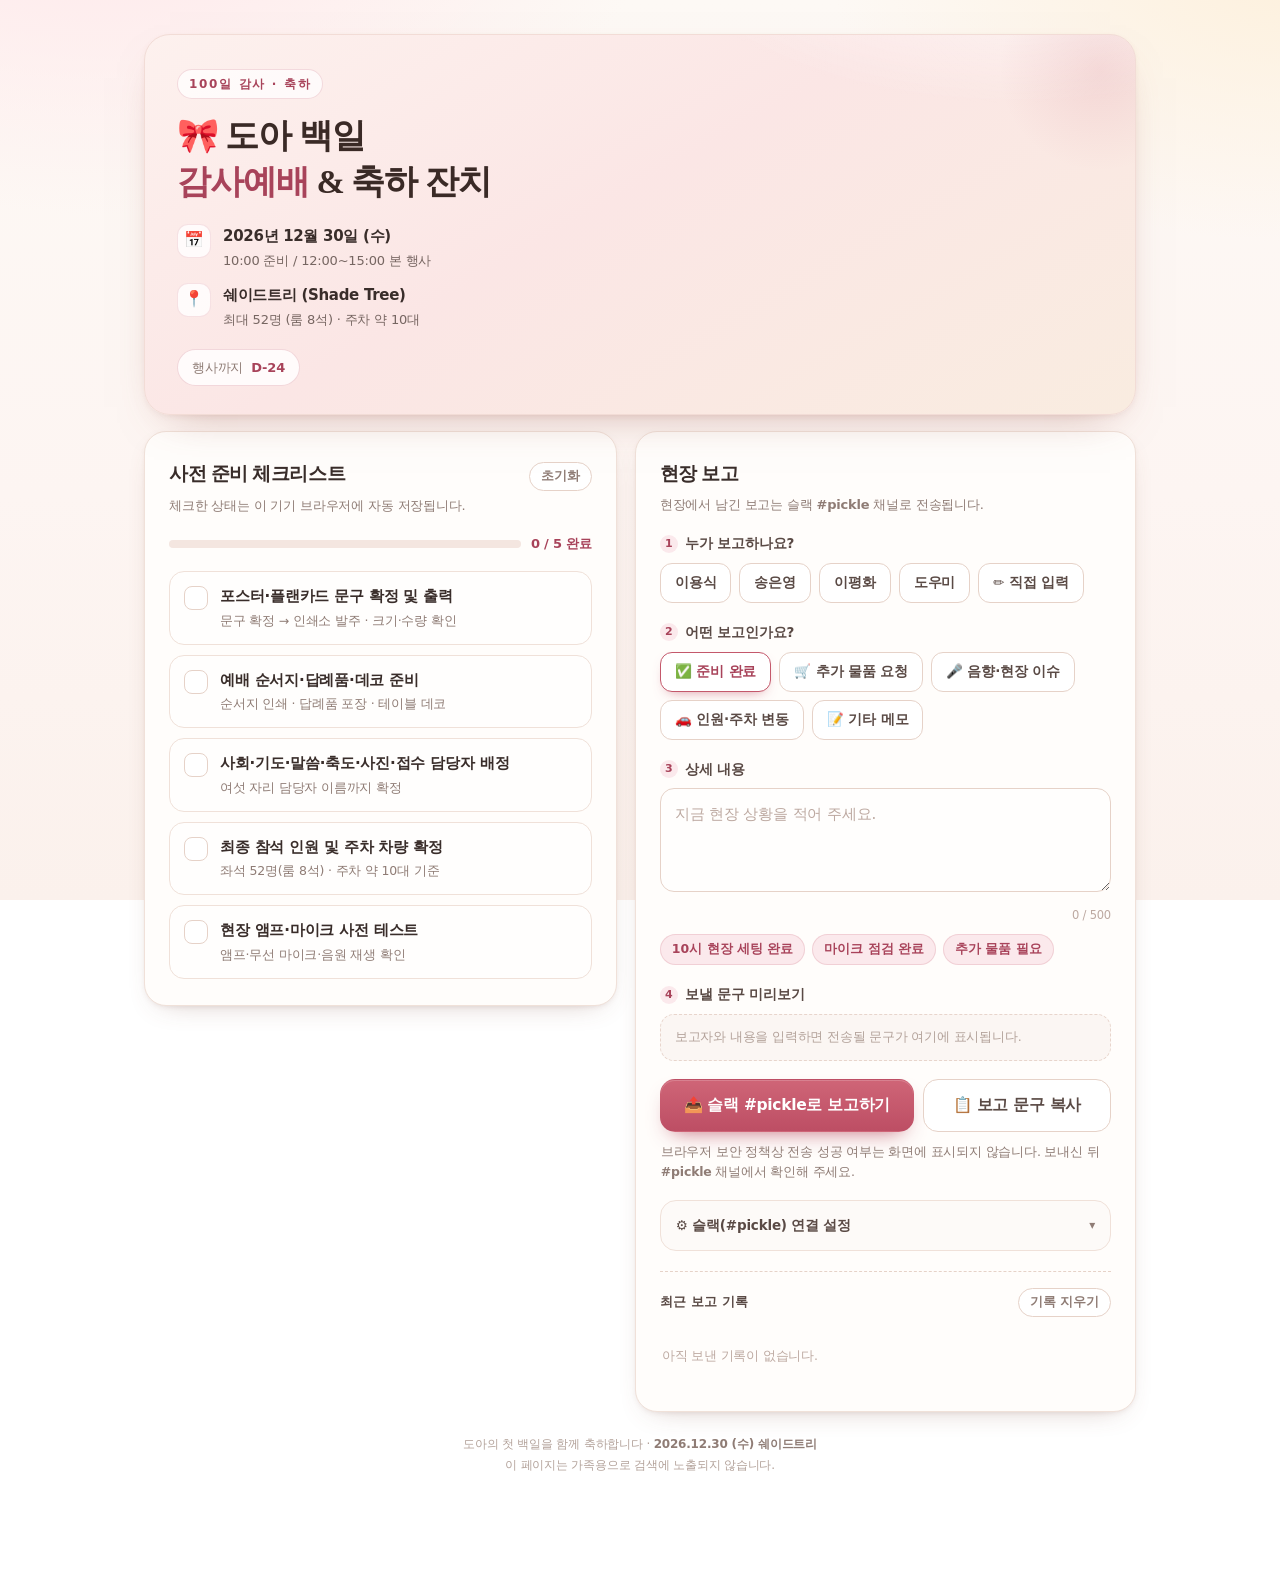
==== doa-100/index.html @ 17e1e82e "도아 백일잔치 준비 체크리스트 & 현장 보고 웹앱 추가 (doa-100)" ====
<!DOCTYPE html>
<html lang="ko">
<head>
<meta charset="utf-8">
<meta name="viewport" content="width=device-width, initial-scale=1, viewport-fit=cover">
<title>🎀 도아 백일 감사예배 &amp; 축하 잔치 · 준비 체크리스트</title>
<meta name="description" content="2026년 12월 30일(수) 쉐이드트리, 도아 백일 감사예배 &amp; 축하 잔치 준비 체크리스트와 현장 보고">
<meta name="theme-color" content="#fdf7f2">
<meta name="robots" content="noindex, nofollow">
<link rel="canonical" href="https://jesuswithme.github.io/ai-with-me/doa-100/">

<meta property="og:type" content="website">
<meta property="og:locale" content="ko_KR">
<meta property="og:site_name" content="도아 백일잔치 준비">
<meta property="og:title" content="🎀 도아 백일 감사예배 &amp; 축하 잔치">
<meta property="og:description" content="2026년 12월 30일(수) · 10:00 준비 / 12:00~15:00 본 행사 · 쉐이드트리 Shade Tree">
<meta property="og:url" content="https://jesuswithme.github.io/ai-with-me/doa-100/">
<meta name="twitter:card" content="summary">

<style>
  :root{
    --bg:#fdf8f4;
    --ink:#392d2a;
    --ink-soft:#5a4a45;
    --muted:#8f7c75;
    --line:#f0e1d9;
    --line-strong:#e6d2c8;
    --card:#fffdfb;
    --rose:#c4586b;
    --rose-deep:#a8435a;
    --rose-soft:#fbe9ec;
    --peach:#f3c3ad;
    --gold:#c39a63;
    --ok:#3c7a5b;
    --warn:#b4712f;
    --shadow:0 10px 30px -18px rgba(120,70,60,.45), 0 2px 6px -3px rgba(120,70,60,.18);
    --serif:'Noto Serif KR','AppleMyungjo','Nanum Myeongjo','Batang','바탕',serif;
    --sans:'Pretendard','Apple SD Gothic Neo','Malgun Gothic','맑은 고딕','Noto Sans KR',system-ui,-apple-system,sans-serif;
  }
  *,*::before,*::after{box-sizing:border-box}
  html{-webkit-text-size-adjust:100%}
  body{
    margin:0;
    color:var(--ink);
    font-family:var(--sans);
    font-size:16px;
    line-height:1.68;
    letter-spacing:-.012em;
    background:
      radial-gradient(900px 520px at 8% -12%, #ffe7ea 0%, rgba(255,231,234,0) 62%),
      radial-gradient(820px 480px at 102% -4%, #fdf0dc 0%, rgba(253,240,220,0) 58%),
      linear-gradient(180deg,#fdf9f5 0%,#fdf5f2 55%,#fbf1ec 100%);
    background-attachment:fixed;
    min-height:100vh;
    -webkit-font-smoothing:antialiased;
  }
  .wrap{max-width:1040px;margin:0 auto;padding:20px 16px 72px}

  /* ── 공통 카드 ── */
  .card{
    background:var(--card);
    border:1px solid var(--line);
    border-radius:22px;
    box-shadow:var(--shadow);
    padding:22px 20px;
  }
  .card + .card{margin-top:16px}
  .card-head{display:flex;align-items:baseline;justify-content:space-between;gap:12px;margin-bottom:4px}
  .card-title{
    font-family:var(--serif);
    font-size:19px;
    font-weight:700;
    letter-spacing:-.02em;
    margin:0;
  }
  .card-sub{margin:2px 0 16px;font-size:13px;color:var(--muted)}

  /* ── 상단 행사 카드 ── */
  .hero{
    position:relative;
    overflow:hidden;
    background:
      radial-gradient(520px 260px at 88% -30%, rgba(255,255,255,.85), transparent 70%),
      linear-gradient(150deg,#fdf1ee 0%,#fbe6e5 46%,#f9ece0 100%);
    border:1px solid #f2dcd6;
    border-radius:26px;
    box-shadow:0 18px 44px -26px rgba(150,80,70,.55), 0 2px 8px -4px rgba(150,80,70,.2);
    padding:26px 22px 22px;
    margin-bottom:16px;
  }
  .hero::after{
    content:"";
    position:absolute;right:-70px;top:-70px;width:210px;height:210px;border-radius:50%;
    background:radial-gradient(circle,rgba(196,88,107,.12),transparent 68%);
    pointer-events:none;
  }
  .eyebrow{
    display:inline-flex;align-items:center;gap:6px;
    font-size:12px;letter-spacing:.14em;text-transform:uppercase;
    color:var(--rose-deep);font-weight:700;
    background:rgba(255,255,255,.72);
    border:1px solid rgba(196,88,107,.2);
    padding:4px 11px;border-radius:999px;
  }
  .hero h1{
    font-family:var(--serif);
    font-size:clamp(23px,5.6vw,32px);
    line-height:1.36;
    letter-spacing:-.03em;
    margin:14px 0 18px;
    color:#3a2a26;
    word-break:keep-all;
  }
  .hero h1 .accent{color:var(--rose-deep)}
  .hero-meta{display:grid;gap:11px}
  .mrow{display:flex;gap:12px;align-items:flex-start}
  .mrow .ico{
    flex:0 0 auto;width:34px;height:34px;border-radius:11px;
    display:grid;place-items:center;font-size:16px;
    background:rgba(255,255,255,.8);
    border:1px solid rgba(196,88,107,.16);
  }
  .mrow b{display:block;font-size:15px;font-weight:700;letter-spacing:-.02em}
  .mrow small{display:block;font-size:13px;color:var(--ink-soft);opacity:.82;margin-top:1px}
  .dday{
    display:inline-flex;align-items:center;gap:8px;
    margin-top:18px;padding:7px 14px;border-radius:999px;
    background:rgba(255,255,255,.82);
    border:1px solid rgba(196,88,107,.22);
    font-size:13px;font-weight:700;color:var(--rose-deep);
  }
  .dday span.dim{font-weight:500;color:var(--muted)}

  /* ── 레이아웃 ── */
  .grid{display:grid;gap:16px}

  /* ── 체크리스트 ── */
  .progress-line{display:flex;align-items:center;gap:10px;margin:0 0 16px}
  .bar{flex:1;height:8px;border-radius:99px;background:#f4e6e0;overflow:hidden}
  .bar > i{display:block;height:100%;width:0%;border-radius:99px;
    background:linear-gradient(90deg,#e7a3a4,#c4586b);transition:width .35s ease}
  .progress-num{font-size:13px;font-weight:700;color:var(--rose-deep);white-space:nowrap;font-variant-numeric:tabular-nums}

  .checklist{list-style:none;margin:0;padding:0;display:grid;gap:10px}
  .check{
    display:flex;gap:12px;align-items:flex-start;
    padding:13px 14px;border-radius:15px;
    border:1px solid var(--line);background:#fffefd;
    transition:background .2s ease,border-color .2s ease,transform .12s ease;
  }
  .check:active{transform:scale(.995)}
  .check input{position:absolute;opacity:0;width:0;height:0}
  .box{
    flex:0 0 auto;width:24px;height:24px;border-radius:8px;
    border:1.6px solid var(--line-strong);background:#fff;
    display:grid;place-items:center;margin-top:1px;
    transition:all .18s ease;
  }
  .box svg{width:14px;height:14px;stroke:#fff;stroke-width:3;fill:none;stroke-linecap:round;stroke-linejoin:round;
    opacity:0;transform:scale(.6);transition:all .18s ease}
  .check-text{flex:1;min-width:0}
  .check-text b{display:block;font-size:15px;font-weight:600;line-height:1.5;word-break:keep-all}
  .check-text small{display:block;font-size:12.5px;color:var(--muted);margin-top:2px;word-break:keep-all}
  .check input:checked + .box{background:var(--rose);border-color:var(--rose)}
  .check input:checked + .box svg{opacity:1;transform:scale(1)}
  .check input:checked ~ .check-text b{color:var(--muted);text-decoration:line-through;text-decoration-thickness:1.4px;text-decoration-color:rgba(196,88,107,.5)}
  .check input:focus-visible + .box{outline:2px solid rgba(196,88,107,.45);outline-offset:3px}
  .check.done{background:#fdf7f6;border-color:#f3dcd8}

  .all-done{
    margin-top:14px;padding:12px 14px;border-radius:14px;
    background:#f2f7f3;border:1px solid #d5e7da;color:#2f6b4c;
    font-size:13.5px;font-weight:600;display:none;
  }
  .all-done.show{display:block}

  .tiny-btn{
    appearance:none;border:1px solid var(--line-strong);background:#fff;color:var(--muted);
    font-family:inherit;font-size:12.5px;font-weight:600;
    padding:5px 11px;border-radius:999px;cursor:pointer;
    transition:all .16s ease;
  }
  .tiny-btn:hover{color:var(--rose-deep);border-color:#e5c3c8;background:#fffaf9}
  .tiny-btn:active{transform:translateY(1px)}

  /* ── 보고 폼 ── */
  .field{margin-bottom:18px}
  .field:last-child{margin-bottom:0}
  .label{
    display:flex;align-items:center;gap:7px;
    font-size:13.5px;font-weight:700;color:var(--ink-soft);
    margin-bottom:8px;letter-spacing:-.01em;
  }
  .label .num{
    display:inline-grid;place-items:center;width:18px;height:18px;border-radius:50%;
    background:var(--rose-soft);color:var(--rose-deep);font-size:11px;font-weight:800;
  }
  .chips{display:flex;flex-wrap:wrap;gap:8px}
  .chip{
    appearance:none;cursor:pointer;font-family:inherit;
    font-size:13.5px;font-weight:600;letter-spacing:-.01em;
    padding:9px 14px;border-radius:12px;
    border:1px solid var(--line-strong);background:#fff;color:var(--ink-soft);
    transition:all .16s ease;min-height:40px;
  }
  .chip:hover{border-color:#dcbfc4;background:#fffbfa}
  .chip:active{transform:translateY(1px)}
  .chip[aria-pressed="true"]{
    background:var(--rose);border-color:var(--rose);color:#fff;
    box-shadow:0 6px 14px -8px rgba(196,88,107,.8);
  }
  .chip.type[aria-pressed="true"]{background:#fff;color:var(--rose-deep);border-color:var(--rose);}
  .chip.type[aria-pressed="true"]::after{content:"";}

  .quick{display:flex;flex-wrap:wrap;gap:7px;margin-top:9px}
  .quick button{
    appearance:none;cursor:pointer;font-family:inherit;
    font-size:12.5px;font-weight:600;color:var(--rose-deep);
    background:var(--rose-soft);border:1px solid rgba(196,88,107,.18);
    padding:6px 11px;border-radius:999px;transition:all .16s ease;
  }
  .quick button:hover{background:#f9dee2;border-color:rgba(196,88,107,.3)}
  .quick button:active{transform:translateY(1px)}

  textarea,input[type="text"],input[type="password"]{
    width:100%;font-family:inherit;font-size:15px;color:var(--ink);
    background:#fffefd;border:1px solid var(--line-strong);border-radius:14px;
    padding:13px 14px;line-height:1.6;letter-spacing:-.01em;
    -webkit-appearance:none;appearance:none;
    transition:border-color .16s ease,box-shadow .16s ease;
  }
  textarea{min-height:104px;resize:vertical}
  textarea::placeholder,input::placeholder{color:#bda9a1}
  textarea:focus,input:focus{outline:none;border-color:#dca6ae;box-shadow:0 0 0 3.5px rgba(196,88,107,.11);}
  .counter{text-align:right;font-size:11.5px;color:#bda9a1;margin-top:5px;font-variant-numeric:tabular-nums}

  .preview{
    margin-top:2px;padding:12px 14px;border-radius:14px;
    background:#fbf6f3;border:1px dashed #e8d5cc;
    font-size:12.5px;line-height:1.66;color:var(--ink-soft);
    white-space:pre-wrap;word-break:break-word;
  }
  .preview .ph{color:#b3a29a}

  .actions{display:grid;gap:9px;grid-template-columns:1fr}
  .btn{
    appearance:none;font-family:inherit;cursor:pointer;
    display:flex;align-items:center;justify-content:center;gap:8px;
    font-size:15.5px;font-weight:700;letter-spacing:-.02em;
    padding:15px 18px;border-radius:15px;border:1px solid transparent;
    transition:all .16s ease;
  }
  .btn.primary{
    background:linear-gradient(180deg,#cf6577,#bd4e64);
    color:#fff;
    box-shadow:0 10px 22px -12px rgba(180,70,90,.9), inset 0 1px 0 rgba(255,255,255,.18);
  }
  .btn.primary:hover{filter:brightness(1.04)}
  .btn.primary:active{transform:translateY(1px);box-shadow:0 5px 14px -10px rgba(180,70,90,.9)}
  .btn.primary[disabled]{opacity:.62;cursor:progress}
  .btn.ghost{background:#fff;border-color:var(--line-strong);color:var(--ink-soft)}
  .btn.ghost:hover{border-color:#dcbfc4;background:#fffbfa}
  .btn.ghost:active{transform:translateY(1px)}
  .btn.sm{font-size:13.5px;padding:11px 14px;border-radius:12px}

  .hint{font-size:12.5px;color:var(--muted);margin:10px 1px 0;line-height:1.6;word-break:keep-all}

  /* ── 설정 패널 ── */
  details.settings{
    margin-top:18px;border:1px solid var(--line);border-radius:16px;
    background:#fdfaf8;overflow:hidden;
  }
  details.settings > summary{
    cursor:pointer;list-style:none;
    padding:13px 15px;font-size:13.5px;font-weight:700;color:var(--ink-soft);
    display:flex;align-items:center;justify-content:space-between;gap:10px;
    user-select:none;
  }
  details.settings > summary::-webkit-details-marker{display:none}
  details.settings > summary::after{
    content:"▾";font-size:12px;color:var(--muted);transition:transform .2s ease;
  }
  details.settings[open] > summary::after{transform:rotate(180deg)}
  details.settings[open] > summary{border-bottom:1px solid var(--line)}
  .settings-body{padding:15px}
  .settings-body .row{display:flex;gap:8px;margin-top:9px}
  .settings-body .row .btn{flex:1}
  .wh-state{display:flex;align-items:center;gap:6px;font-size:12.5px;color:var(--muted);margin-top:9px}
  .dot{width:7px;height:7px;border-radius:50%;background:#d9c7c0;display:inline-block}
  .dot.on{background:var(--ok);box-shadow:0 0 0 3px rgba(60,122,91,.14)}
  .wh-state.on{color:var(--ok);font-weight:600}

  /* ── 전송 기록 ── */
  .history{margin-top:20px;border-top:1px dashed var(--line-strong);padding-top:16px}
  .history-head{display:flex;align-items:center;justify-content:space-between;gap:10px;margin-bottom:10px}
  .history-head h3{margin:0;font-size:13px;font-weight:700;color:var(--ink-soft);letter-spacing:.01em}
  .hist-list{list-style:none;margin:0;padding:0;display:grid;gap:7px;max-height:320px;overflow:auto}
  .hist{
    display:flex;gap:10px;align-items:flex-start;
    padding:10px 12px;border-radius:12px;background:#fdfaf8;border:1px solid #f2e6e0;
    font-size:12.5px;line-height:1.55;
  }
  .badge{
    flex:0 0 auto;font-size:10.5px;font-weight:800;letter-spacing:.02em;
    padding:3px 7px;border-radius:6px;background:#eef4ef;color:var(--ok);
    margin-top:1px;
  }
  .badge.copy{background:#f3eef8;color:#6f5a8a}
  .badge.fail{background:#fbeceb;color:#b04a44}
  .hist-body{flex:1;min-width:0}
  .hist-body .who{font-weight:700;color:var(--ink-soft)}
  .hist-body .when{color:#b3a29a;font-size:11.5px;margin-left:6px;font-variant-numeric:tabular-nums}
  .hist-body .what{color:var(--ink-soft);opacity:.86;margin-top:2px;word-break:break-word;
    display:-webkit-box;-webkit-line-clamp:2;-webkit-box-orient:vertical;overflow:hidden}
  .empty{font-size:12.5px;color:#bda9a1;padding:6px 2px}

  /* ── 토스트 ── */
  #toast{
    position:fixed;left:50%;bottom:calc(22px + env(safe-area-inset-bottom));
    transform:translate(-50%,16px);
    max-width:min(92vw,420px);
    background:#3a2c29;color:#fff;font-size:13.5px;font-weight:600;line-height:1.5;
    padding:12px 17px;border-radius:14px;
    box-shadow:0 14px 34px -14px rgba(0,0,0,.6);
    opacity:0;pointer-events:none;transition:all .26s ease;z-index:50;
    text-align:center;word-break:keep-all;
  }
  #toast.show{opacity:1;transform:translate(-50%,0)}
  #toast.ok{background:#2f6b4c}
  #toast.err{background:#9c4038}

  .foot{
    margin-top:22px;text-align:center;font-size:12px;color:#b3a29a;line-height:1.8;
  }
  .foot b{color:var(--muted)}

  /* ── 데스크톱 ── */
  @media (min-width:900px){
    .wrap{padding:34px 24px 80px}
    .grid{grid-template-columns:minmax(0,1fr) minmax(0,1.06fr);align-items:start;gap:18px}
    .grid > div{display:grid;gap:16px}
    .hero{padding:34px 32px 28px}
    .card{padding:26px 24px}
    .actions{grid-template-columns:1.35fr 1fr}
    .hero h1{font-size:34px}
  }
  @media (prefers-reduced-motion:reduce){
    *{transition:none !important;animation:none !important}
  }
</style>
</head>
<body>
<div class="wrap">

  <!-- ─── 상단 행사 카드 ─── -->
  <header class="hero">
    <span class="eyebrow">100일 감사 · 축하</span>
    <h1>🎀 도아 백일<br><span class="accent">감사예배</span> &amp; 축하 잔치</h1>
    <div class="hero-meta">
      <div class="mrow">
        <span class="ico" aria-hidden="true">📅</span>
        <div>
          <b>2026년 12월 30일 (수)</b>
          <small>10:00 준비 / 12:00~15:00 본 행사</small>
        </div>
      </div>
      <div class="mrow">
        <span class="ico" aria-hidden="true">📍</span>
        <div>
          <b>쉐이드트리 (Shade Tree)</b>
          <small>최대 52명 (룸 8석) · 주차 약 10대</small>
        </div>
      </div>
    </div>
    <div class="dday" id="dday"><span class="dim">행사까지</span> <b>계산 중…</b></div>
  </header>

  <div class="grid">

    <!-- ─── 왼쪽: 사전 준비 체크리스트 ─── -->
    <div>
      <section class="card" aria-labelledby="chkTitle">
        <div class="card-head">
          <h2 class="card-title" id="chkTitle">사전 준비 체크리스트</h2>
          <button type="button" class="tiny-btn" id="resetChecks">초기화</button>
        </div>
        <p class="card-sub">체크한 상태는 이 기기 브라우저에 자동 저장됩니다.</p>

        <div class="progress-line">
          <div class="bar" role="progressbar" aria-valuemin="0" aria-valuemax="5" aria-valuenow="0" id="barWrap"><i id="barFill"></i></div>
          <span class="progress-num" id="progressNum">0 / 5 완료</span>
        </div>

        <ul class="checklist" id="checklist">
          <li class="check" data-key="c1">
            <input type="checkbox" id="c1">
            <label class="box" for="c1" aria-hidden="true">
              <svg viewBox="0 0 24 24"><polyline points="20 6 9 17 4 12"></polyline></svg>
            </label>
            <span class="check-text">
              <b>포스터·플랜카드 문구 확정 및 출력</b>
              <small>문구 확정 → 인쇄소 발주 · 크기·수량 확인</small>
            </span>
          </li>
          <li class="check" data-key="c2">
            <input type="checkbox" id="c2">
            <label class="box" for="c2" aria-hidden="true">
              <svg viewBox="0 0 24 24"><polyline points="20 6 9 17 4 12"></polyline></svg>
            </label>
            <span class="check-text">
              <b>예배 순서지·답례품·데코 준비</b>
              <small>순서지 인쇄 · 답례품 포장 · 테이블 데코</small>
            </span>
          </li>
          <li class="check" data-key="c3">
            <input type="checkbox" id="c3">
            <label class="box" for="c3" aria-hidden="true">
              <svg viewBox="0 0 24 24"><polyline points="20 6 9 17 4 12"></polyline></svg>
            </label>
            <span class="check-text">
              <b>사회·기도·말씀·축도·사진·접수 담당자 배정</b>
              <small>여섯 자리 담당자 이름까지 확정</small>
            </span>
          </li>
          <li class="check" data-key="c4">
            <input type="checkbox" id="c4">
            <label class="box" for="c4" aria-hidden="true">
              <svg viewBox="0 0 24 24"><polyline points="20 6 9 17 4 12"></polyline></svg>
            </label>
            <span class="check-text">
              <b>최종 참석 인원 및 주차 차량 확정</b>
              <small>좌석 52명(룸 8석) · 주차 약 10대 기준</small>
            </span>
          </li>
          <li class="check" data-key="c5">
            <input type="checkbox" id="c5">
            <label class="box" for="c5" aria-hidden="true">
              <svg viewBox="0 0 24 24"><polyline points="20 6 9 17 4 12"></polyline></svg>
            </label>
            <span class="check-text">
              <b>현장 앰프·마이크 사전 테스트</b>
              <small>앰프·무선 마이크·음원 재생 확인</small>
            </span>
          </li>
        </ul>

        <div class="all-done" id="allDone">🎉 준비 항목을 모두 마쳤습니다. 당일은 도아와 가족에게 집중하세요.</div>
      </section>
    </div>

    <!-- ─── 오른쪽: 현장 보고 ─── -->
    <div>
      <section class="card" aria-labelledby="repTitle">
        <div class="card-head">
          <h2 class="card-title" id="repTitle">현장 보고</h2>
        </div>
        <p class="card-sub">현장에서 남긴 보고는 슬랙 <b>#pickle</b> 채널로 전송됩니다.</p>

        <!-- 보고자 -->
        <div class="field">
          <div class="label"><span class="num">1</span> 누가 보고하나요?</div>
          <div class="chips" id="reporterChips">
            <button type="button" class="chip" data-name="이용식" aria-pressed="false">이용식</button>
            <button type="button" class="chip" data-name="송은영" aria-pressed="false">송은영</button>
            <button type="button" class="chip" data-name="이평화" aria-pressed="false">이평화</button>
            <button type="button" class="chip" data-name="도우미" aria-pressed="false">도우미</button>
            <button type="button" class="chip" data-custom="1" aria-pressed="false">✏️ 직접 입력</button>
          </div>
          <div id="customWrap" style="display:none;margin-top:9px">
            <input type="text" id="customName" placeholder="이름을 입력하세요 (예: 김집사)" maxlength="20" autocomplete="off">
          </div>
        </div>

        <!-- 보고 유형 -->
        <div class="field">
          <div class="label"><span class="num">2</span> 어떤 보고인가요?</div>
          <div class="chips" id="typeChips">
            <button type="button" class="chip type" data-type="ready" aria-pressed="true">✅ 준비 완료</button>
            <button type="button" class="chip type" data-type="items" aria-pressed="false">🛒 추가 물품 요청</button>
            <button type="button" class="chip type" data-type="sound" aria-pressed="false">🎤 음향·현장 이슈</button>
            <button type="button" class="chip type" data-type="people" aria-pressed="false">🚗 인원·주차 변동</button>
            <button type="button" class="chip type" data-type="memo" aria-pressed="false">📝 기타 메모</button>
          </div>
        </div>

        <!-- 상세 내용 -->
        <div class="field">
          <div class="label"><span class="num">3</span> 상세 내용</div>
          <textarea id="detail" maxlength="500" placeholder="지금 현장 상황을 적어 주세요."></textarea>
          <div class="counter"><span id="count">0</span> / 500</div>
          <div class="quick" id="quickChips">
            <button type="button" data-fill="10시 현장 세팅 완료">10시 현장 세팅 완료</button>
            <button type="button" data-fill="마이크 점검 완료">마이크 점검 완료</button>
            <button type="button" data-fill="추가 물품 필요">추가 물품 필요</button>
          </div>
        </div>

        <!-- 미리보기 -->
        <div class="field">
          <div class="label"><span class="num">4</span> 보낼 문구 미리보기</div>
          <div class="preview" id="preview"><span class="ph">보고자와 내용을 입력하면 전송될 문구가 여기에 표시됩니다.</span></div>
        </div>

        <!-- 전송 -->
        <div class="actions">
          <button type="button" class="btn primary" id="sendBtn">📤 슬랙 #pickle로 보고하기</button>
          <button type="button" class="btn ghost" id="copyBtn">📋 보고 문구 복사</button>
        </div>
        <p class="hint" id="sendHint">브라우저 보안 정책상 전송 성공 여부는 화면에 표시되지 않습니다. 보내신 뒤 <b>#pickle</b> 채널에서 확인해 주세요.</p>

        <!-- 슬랙 연결 설정 -->
        <details class="settings" id="settings">
          <summary>⚙️ 슬랙(#pickle) 연결 설정</summary>
          <div class="settings-body">
            <label class="label" for="whInput" style="margin-bottom:6px">Incoming Webhook 주소</label>
            <input type="password" id="whInput" placeholder="https://hooks.slack.com/services/…" autocomplete="off" spellcheck="false">
            <div class="row">
              <button type="button" class="btn ghost sm" id="toggleWh">👁 보이기</button>
              <button type="button" class="btn primary sm" id="saveWh">저장</button>
              <button type="button" class="btn ghost sm" id="clearWh">삭제</button>
            </div>
            <div class="wh-state" id="whState"><span class="dot" id="whDot"></span><span id="whStateText">저장된 주소가 없습니다.</span></div>
            <p class="hint">이 주소는 <b>이 브라우저에만</b> 저장됩니다(localStorage). 공개된 곳에 올리면 슬랙이 즉시 폐기하므로, 이 화면에서 한 번만 붙여넣어 주세요.</p>
          </div>
        </details>

        <!-- 최근 전송 기록 -->
        <div class="history">
          <div class="history-head">
            <h3>최근 보고 기록</h3>
            <button type="button" class="tiny-btn" id="clearHist">기록 지우기</button>
          </div>
          <ul class="hist-list" id="histList"></ul>
          <p class="empty" id="histEmpty">아직 보낸 기록이 없습니다.</p>
        </div>
      </section>
    </div>
  </div>

  <p class="foot">
    도아의 첫 백일을 함께 축하합니다 · <b>2026.12.30 (수) 쉐이드트리</b><br>
    이 페이지는 가족용으로 검색에 노출되지 않습니다.
  </p>
</div>

<div id="toast" role="status" aria-live="polite"></div>

<script>
(function(){
  "use strict";

  /* ───────── 저장소 ───────── */
  var K = {
    checks:'doa100.checks.v1',
    reporter:'doa100.reporter.v1',
    custom:'doa100.custom.v1',
    type:'doa100.type.v1',
    webhook:'doa100.webhook.v1',
    history:'doa100.history.v1'
  };
  var store = {
    get:function(k, d){ try{ var v = localStorage.getItem(k); return v===null ? d : JSON.parse(v); }catch(e){ return d; } },
    set:function(k, v){ try{ localStorage.setItem(k, JSON.stringify(v)); }catch(e){} },
    del:function(k){ try{ localStorage.removeItem(k); }catch(e){} }
  };

  var TYPES = {
    ready:  {emoji:'✅', label:'준비 완료'},
    items:  {emoji:'🛒', label:'추가 물품 요청'},
    sound:  {emoji:'🎤', label:'음향·현장 이슈'},
    people: {emoji:'🚗', label:'인원·주차 변동'},
    memo:   {emoji:'📝', label:'기타 메모'}
  };

  var $ = function(id){ return document.getElementById(id); };
  var toastEl = $('toast'), toastTimer = null;

  function toast(msg, kind){
    toastEl.textContent = msg;
    toastEl.className = 'show' + (kind ? ' ' + kind : '');
    clearTimeout(toastTimer);
    toastTimer = setTimeout(function(){ toastEl.className = ''; }, kind==='err' ? 3800 : 2600);
  }

  /* ───────── 날짜 ───────── */
  var EVENT = new Date(2026, 11, 30, 10, 0, 0);

  function pad(n){ return n < 10 ? '0' + n : '' + n; }
  function nowText(){
    var d = new Date();
    var w = ['일','월','화','수','목','금','토'][d.getDay()];
    return d.getFullYear() + '-' + pad(d.getMonth()+1) + '-' + pad(d.getDate()) + ' (' + w + ') ' + pad(d.getHours()) + ':' + pad(d.getMinutes());
  }
  function shortText(iso){
    var d = new Date(iso);
    return (d.getMonth()+1) + '/' + d.getDate() + ' ' + pad(d.getHours()) + ':' + pad(d.getMinutes());
  }

  // D-day
  (function(){
    var el = $('dday');
    var today = new Date(); today.setHours(0,0,0,0);
    var target = new Date(2026,11,30); target.setHours(0,0,0,0);
    var diff = Math.round((target - today) / 86400000);
    if (diff > 0) { el.innerHTML = '<span class="dim">행사까지</span> <b>D-' + diff + '</b>'; }
    else if (diff === 0) { el.innerHTML = '<b>오늘입니다 🎀</b>'; }
    else { el.innerHTML = '<span class="dim">행사일로부터</span> <b>' + Math.abs(diff) + '일 지남</b>'; }
  })();

  /* ───────── 체크리스트 ───────── */
  var boxes = Array.prototype.slice.call(document.querySelectorAll('#checklist input[type="checkbox"]'));
  var checks = store.get(K.checks, {});

  function paintChecks(){
    var done = 0;
    boxes.forEach(function(b){
      var on = !!checks[b.id];
      b.checked = on;
      b.closest('.check').classList.toggle('done', on);
      if (on) done++;
    });
    var pct = Math.round(done / boxes.length * 100);
    $('barFill').style.width = pct + '%';
    $('progressNum').textContent = done + ' / ' + boxes.length + ' 완료';
    $('barWrap').setAttribute('aria-valuenow', String(done));
    $('allDone').classList.toggle('show', done === boxes.length);
  }

  boxes.forEach(function(b){
    b.addEventListener('change', function(){
      checks[b.id] = b.checked;
      store.set(K.checks, checks);
      paintChecks();
    });
  });

  $('resetChecks').addEventListener('click', function(){
    if (!confirm('체크한 항목을 모두 지울까요?')) return;
    checks = {};
    store.del(K.checks);
    paintChecks();
    toast('체크리스트를 초기화했습니다.');
  });

  paintChecks();

  /* ───────── 보고자 ───────── */
  var state = {
    reporter: store.get(K.reporter, ''),
    custom: store.get(K.custom, ''),
    type: store.get(K.type, 'ready')
  };

  var reporterChips = Array.prototype.slice.call(document.querySelectorAll('#reporterChips .chip'));
  var customWrap = $('customWrap'), customName = $('customName');

  function reporterName(){
    var sel = document.querySelector('#reporterChips .chip[aria-pressed="true"]');
    if (!sel) return '';
    if (sel.dataset.custom) return customName.value.trim();
    return sel.dataset.name || '';
  }

  function paintReporter(){
    var isCustom = state.reporter === '__custom';
    reporterChips.forEach(function(c){
      var on = isCustom ? !!c.dataset.custom : (c.dataset.name === state.reporter);
      c.setAttribute('aria-pressed', on ? 'true' : 'false');
    });
    customWrap.style.display = isCustom ? 'block' : 'none';
    if (isCustom) customName.value = state.custom || '';
    updatePreview();
  }

  reporterChips.forEach(function(c){
    c.addEventListener('click', function(){
      if (c.dataset.custom) {
        state.reporter = '__custom';
        store.set(K.reporter, state.reporter);
        paintReporter();
        setTimeout(function(){ customName.focus(); }, 30);
      } else {
        state.reporter = c.dataset.name;
        store.set(K.reporter, state.reporter);
        paintReporter();
      }
    });
  });

  customName.addEventListener('input', function(){
    state.custom = customName.value;
    store.set(K.custom, state.custom);
    updatePreview();
  });

  /* ───────── 보고 유형 ───────── */
  var typeChips = Array.prototype.slice.call(document.querySelectorAll('#typeChips .chip'));

  function paintType(){
    typeChips.forEach(function(c){
      c.setAttribute('aria-pressed', c.dataset.type === state.type ? 'true' : 'false');
    });
  }

  typeChips.forEach(function(c){
    c.addEventListener('click', function(){
      state.type = c.dataset.type;
      store.set(K.type, state.type);
      paintType();
      updatePreview();
    });
  });

  /* ───────── 상세 내용 ───────── */
  var detail = $('detail'), count = $('count');

  detail.addEventListener('input', function(){
    count.textContent = detail.value.length;
    updatePreview();
  });

  Array.prototype.forEach.call(document.querySelectorAll('#quickChips button'), function(b){
    b.addEventListener('click', function(){
      var t = b.dataset.fill;
      var cur = detail.value.trim();
      if (cur.indexOf(t) !== -1) { toast('이미 들어 있는 문구입니다.'); return; }
      detail.value = cur ? cur + ' · ' + t : t;
      count.textContent = detail.value.length;
      updatePreview();
      detail.focus();
    });
  });

  /* ───────── 문구 조립 ───────── */
  function compose(){
    var t = TYPES[state.type] || TYPES.memo;
    var name = reporterName();
    var body = detail.value.trim();
    var lines = [];
    lines.push('🎀 도아 백일잔치 현장 보고');
    lines.push('• 유형: ' + t.emoji + ' ' + t.label);
    lines.push('• 보고자: ' + (name || '(미선택)'));
    lines.push('• 시간: ' + nowText());
    lines.push('• 내용: ' + (body || '(내용 없음)'));
    return lines.join('\n');
  }

  function updatePreview(){
    var box = $('preview');
    var name = reporterName();
    var body = detail.value.trim();
    if (!name && !body) {
      box.innerHTML = '<span class="ph">보고자와 내용을 입력하면 전송될 문구가 여기에 표시됩니다.</span>';
      return;
    }
    box.textContent = compose();
  }

  /* ───────── 웹훅 ───────── */
  var whInput = $('whInput'), whState = $('whState'), whDot = $('whDot'), whStateText = $('whStateText');
  var settings = $('settings');

  function getWebhook(){ return (store.get(K.webhook, '') || '').trim(); }

  function maskUrl(u){
    if (!u) return '';
    try {
      var tail = u.slice(-6);
      return 'https://hooks.slack.com/…' + tail;
    } catch(e){ return '저장됨'; }
  }

  function paintWh(){
    var u = getWebhook();
    if (u) {
      whState.classList.add('on');
      whDot.classList.add('on');
      whStateText.textContent = '연결됨 · ' + maskUrl(u);
    } else {
      whState.classList.remove('on');
      whDot.classList.remove('on');
      whStateText.textContent = '저장된 주소가 없습니다.';
    }
  }

  whInput.value = getWebhook();
  paintWh();

  $('toggleWh').addEventListener('click', function(){
    var show = whInput.type === 'password';
    whInput.type = show ? 'text' : 'password';
    this.textContent = show ? '🙈 가리기' : '👁 보이기';
  });

  $('saveWh').addEventListener('click', function(){
    var v = whInput.value.trim();
    if (!v) { toast('Webhook 주소를 입력해 주세요.', 'err'); whInput.focus(); return; }
    if (!/^https:\/\/hooks\.slack\.com\/services\/[A-Za-z0-9\/_-]+$/.test(v)) {
      toast('주소 형식이 아닙니다. https://hooks.slack.com/services/… 로 시작해야 합니다.', 'err');
      whInput.focus();
      return;
    }
    store.set(K.webhook, v);
    paintWh();
    toast('저장했습니다. 이제 보고를 보낼 수 있습니다.', 'ok');
    settings.open = false;
  });

  $('clearWh').addEventListener('click', function(){
    if (!getWebhook()) { toast('저장된 주소가 없습니다.'); return; }
    if (!confirm('저장된 Webhook 주소를 이 브라우저에서 지울까요?')) return;
    store.del(K.webhook);
    whInput.value = '';
    paintWh();
    toast('주소를 삭제했습니다.');
  });

  /* ───────── 전송 기록 ───────── */
  var histList = $('histList'), histEmpty = $('histEmpty');

  function getHist(){ var h = store.get(K.history, []); return Array.isArray(h) ? h : []; }

  function paintHist(){
    var h = getHist();
    histList.innerHTML = '';
    histEmpty.style.display = h.length ? 'none' : 'block';
    h.forEach(function(item){
      var li = document.createElement('li');
      li.className = 'hist';

      var badge = document.createElement('span');
      badge.className = 'badge' + (item.kind === 'copy' ? ' copy' : item.kind === 'fail' ? ' fail' : '');
      badge.textContent = item.kind === 'copy' ? '복사' : item.kind === 'fail' ? '실패' : '전송';

      var body = document.createElement('div');
      body.className = 'hist-body';

      var head = document.createElement('div');
      var who = document.createElement('span');
      who.className = 'who';
      who.textContent = item.reporter || '보고자 미선택';
      var when = document.createElement('span');
      when.className = 'when';
      when.textContent = shortText(item.at);
      head.appendChild(who);
      head.appendChild(when);

      var what = document.createElement('div');
      what.className = 'what';
      what.textContent = item.typeLabel + ' · ' + (item.text || '(내용 없음)');

      body.appendChild(head);
      body.appendChild(what);
      li.appendChild(badge);
      li.appendChild(body);
      histList.appendChild(li);
    });
  }

  function addHist(kind){
    var t = TYPES[state.type] || TYPES.memo;
    var h = getHist();
    h.unshift({
      kind: kind,
      at: new Date().toISOString(),
      reporter: reporterName(),
      typeLabel: t.emoji + ' ' + t.label,
      text: detail.value.trim().slice(0, 120)
    });
    store.set(K.history, h.slice(0, 20));
    paintHist();
  }

  $('clearHist').addEventListener('click', function(){
    if (!getHist().length) { toast('지울 기록이 없습니다.'); return; }
    if (!confirm('최근 보고 기록을 모두 지울까요?')) return;
    store.del(K.history);
    paintHist();
    toast('기록을 지웠습니다.');
  });

  /* ───────── 복사 ───────── */
  function copyText(text){
    if (navigator.clipboard && window.isSecureContext) {
      return navigator.clipboard.writeText(text);
    }
    return new Promise(function(resolve, reject){
      try {
        var ta = document.createElement('textarea');
        ta.value = text;
        ta.setAttribute('readonly', '');
        ta.style.position = 'fixed';
        ta.style.top = '-1000px';
        document.body.appendChild(ta);
        ta.select();
        var ok = document.execCommand('copy');
        document.body.removeChild(ta);
        ok ? resolve() : reject(new Error('copy failed'));
      } catch(e){ reject(e); }
    });
  }

  $('copyBtn').addEventListener('click', function(){
    var name = reporterName();
    if (!name) { toast('보고자를 먼저 선택해 주세요.', 'err'); return; }
    if (!detail.value.trim()) { toast('상세 내용을 입력해 주세요.', 'err'); detail.focus(); return; }
    copyText(compose()).then(function(){
      addHist('copy');
      toast('보고 문구를 복사했습니다. 슬랙에 붙여넣어 주세요.', 'ok');
    }).catch(function(){
      toast('복사하지 못했습니다. 미리보기 문구를 길게 눌러 복사해 주세요.', 'err');
    });
  });

  /* ───────── 전송 ───────── */
  var sendBtn = $('sendBtn');
  var sending = false;

  sendBtn.addEventListener('click', function(){
    if (sending) return;
    var url = getWebhook();
    var name = reporterName();

    if (!name) {
      toast('보고자를 먼저 선택해 주세요.', 'err');
      document.getElementById('reporterChips').scrollIntoView({behavior:'smooth', block:'center'});
      return;
    }
    if (!detail.value.trim()) {
      toast('상세 내용을 입력해 주세요.', 'err');
      detail.focus();
      return;
    }
    if (!url) {
      toast('먼저 ⚙️ 슬랙(#pickle) 연결 설정에서 Webhook 주소를 저장해 주세요.', 'err');
      settings.open = true;
      settings.scrollIntoView({behavior:'smooth', block:'center'});
      setTimeout(function(){ whInput.focus(); }, 300);
      return;
    }

    var message = compose();
    sending = true;
    sendBtn.disabled = true;
    sendBtn.textContent = '📤 전송 중…';

    fetch(url, {
      method: 'POST',
      mode: 'no-cors',
      headers: { 'Content-Type': 'text/plain;charset=UTF-8' },
      body: JSON.stringify({ text: message })
    }).then(function(){
      addHist('slack');
      toast('✅ 슬랙 #pickle로 보냈습니다. 채널에서 확인해 주세요.', 'ok');
      detail.value = '';
      count.textContent = '0';
      updatePreview();
    }).catch(function(err){
      addHist('fail');
      toast('전송하지 못했습니다. 네트워크와 Webhook 주소를 확인해 주세요.', 'err');
    }).then(function(){
      sending = false;
      sendBtn.disabled = false;
      sendBtn.textContent = '📤 슬랙 #pickle로 보고하기';
    });
  });

  /* ───────── 초기화 ───────── */
  paintReporter();
  paintType();
  paintHist();
  updatePreview();

  if (!getWebhook()) {
    // 첫 방문 안내는 조용히: 설정 패널을 열어 두지 않고 힌트만 남긴다.
  }
})();
</script>
</body>
</html>
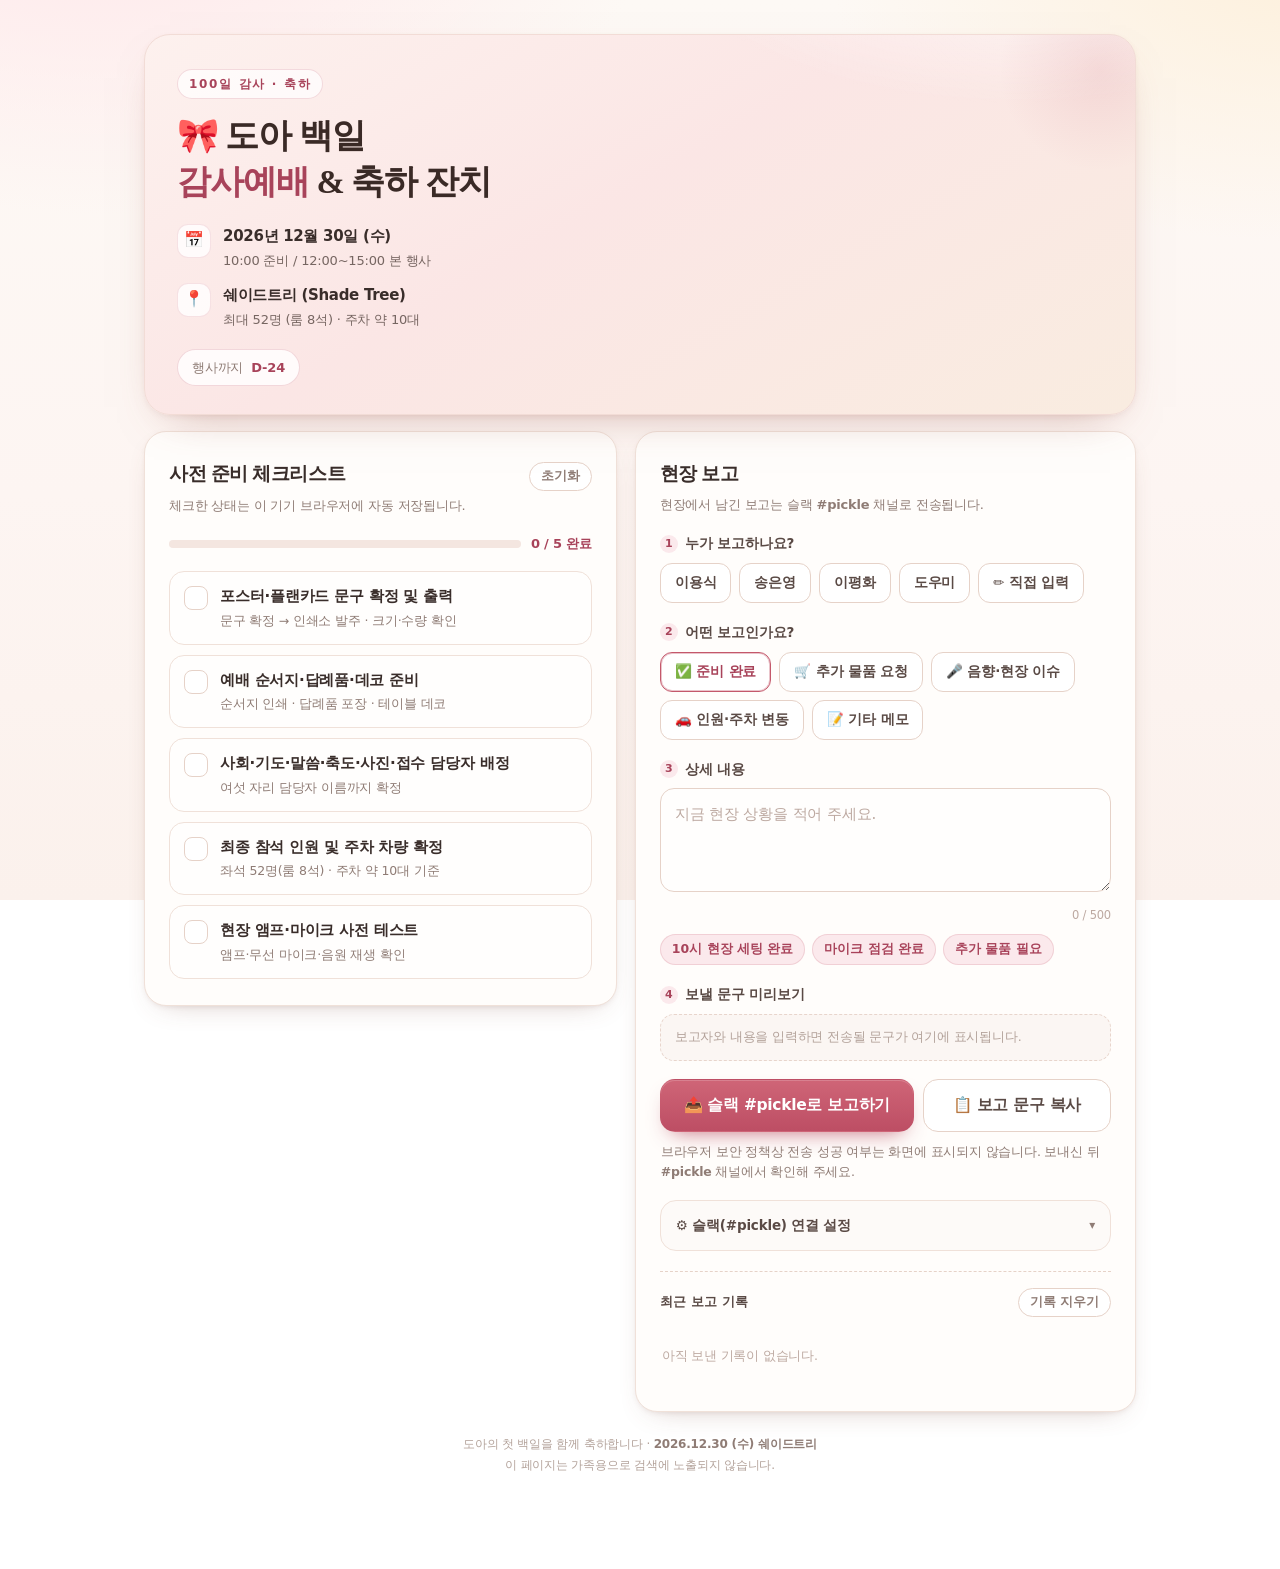
==== commit 145624ad: "doa-100: 체크리스트 줄 전체 탭 영역·접근성 라벨 보완" ====
--- a/doa-100/index.html
+++ b/doa-100/index.html
@@ -143,13 +143,19 @@
 
   .checklist{list-style:none;margin:0;padding:0;display:grid;gap:10px}
   .check{
+    position:relative;
     display:flex;gap:12px;align-items:flex-start;
     padding:13px 14px;border-radius:15px;
     border:1px solid var(--line);background:#fffefd;
     transition:background .2s ease,border-color .2s ease,transform .12s ease;
+    cursor:pointer;
   }
   .check:active{transform:scale(.995)}
-  .check input{position:absolute;opacity:0;width:0;height:0}
+  /* 입력은 줄 전체를 덮는 투명 레이어: 어디를 눌러도 체크되고 키보드로도 잡힌다 */
+  .check input{
+    position:absolute;inset:0;width:100%;height:100%;
+    margin:0;opacity:0;cursor:pointer;z-index:1;-webkit-appearance:none;appearance:none;
+  }
   .box{
     flex:0 0 auto;width:24px;height:24px;border-radius:8px;
     border:1.6px solid var(--line-strong);background:#fff;
@@ -164,7 +170,8 @@
   .check input:checked + .box{background:var(--rose);border-color:var(--rose)}
   .check input:checked + .box svg{opacity:1;transform:scale(1)}
   .check input:checked ~ .check-text b{color:var(--muted);text-decoration:line-through;text-decoration-thickness:1.4px;text-decoration-color:rgba(196,88,107,.5)}
-  .check input:focus-visible + .box{outline:2px solid rgba(196,88,107,.45);outline-offset:3px}
+  .check input:focus-visible + .box{outline:2px solid rgba(196,88,107,.5);outline-offset:3px}
+  .check:hover{background:#fffbfa;border-color:#ecd8d0}
   .check.done{background:#fdf7f6;border-color:#f3dcd8}
 
   .all-done{
@@ -210,7 +217,7 @@
     box-shadow:0 6px 14px -8px rgba(196,88,107,.8);
   }
   .chip.type[aria-pressed="true"]{background:#fff;color:var(--rose-deep);border-color:var(--rose);}
-  .chip.type[aria-pressed="true"]::after{content:"";}
+  .chip.type[aria-pressed="true"]{box-shadow:inset 0 0 0 1px rgba(196,88,107,.35);}
 
   .quick{display:flex;flex-wrap:wrap;gap:7px;margin-top:9px}
   .quick button{
@@ -393,50 +400,50 @@
 
         <ul class="checklist" id="checklist">
           <li class="check" data-key="c1">
-            <input type="checkbox" id="c1">
-            <label class="box" for="c1" aria-hidden="true">
+            <input type="checkbox" id="c1" aria-label="포스터·플랜카드 문구 확정 및 출력">
+            <span class="box" aria-hidden="true">
               <svg viewBox="0 0 24 24"><polyline points="20 6 9 17 4 12"></polyline></svg>
-            </label>
+            </span>
             <span class="check-text">
               <b>포스터·플랜카드 문구 확정 및 출력</b>
               <small>문구 확정 → 인쇄소 발주 · 크기·수량 확인</small>
             </span>
           </li>
           <li class="check" data-key="c2">
-            <input type="checkbox" id="c2">
-            <label class="box" for="c2" aria-hidden="true">
+            <input type="checkbox" id="c2" aria-label="예배 순서지·답례품·데코 준비">
+            <span class="box" aria-hidden="true">
               <svg viewBox="0 0 24 24"><polyline points="20 6 9 17 4 12"></polyline></svg>
-            </label>
+            </span>
             <span class="check-text">
               <b>예배 순서지·답례품·데코 준비</b>
               <small>순서지 인쇄 · 답례품 포장 · 테이블 데코</small>
             </span>
           </li>
           <li class="check" data-key="c3">
-            <input type="checkbox" id="c3">
-            <label class="box" for="c3" aria-hidden="true">
+            <input type="checkbox" id="c3" aria-label="사회·기도·말씀·축도·사진·접수 담당자 배정">
+            <span class="box" aria-hidden="true">
               <svg viewBox="0 0 24 24"><polyline points="20 6 9 17 4 12"></polyline></svg>
-            </label>
+            </span>
             <span class="check-text">
               <b>사회·기도·말씀·축도·사진·접수 담당자 배정</b>
               <small>여섯 자리 담당자 이름까지 확정</small>
             </span>
           </li>
           <li class="check" data-key="c4">
-            <input type="checkbox" id="c4">
-            <label class="box" for="c4" aria-hidden="true">
+            <input type="checkbox" id="c4" aria-label="최종 참석 인원 및 주차 차량 확정">
+            <span class="box" aria-hidden="true">
               <svg viewBox="0 0 24 24"><polyline points="20 6 9 17 4 12"></polyline></svg>
-            </label>
+            </span>
             <span class="check-text">
               <b>최종 참석 인원 및 주차 차량 확정</b>
               <small>좌석 52명(룸 8석) · 주차 약 10대 기준</small>
             </span>
           </li>
           <li class="check" data-key="c5">
-            <input type="checkbox" id="c5">
-            <label class="box" for="c5" aria-hidden="true">
+            <input type="checkbox" id="c5" aria-label="현장 앰프·마이크 사전 테스트">
+            <span class="box" aria-hidden="true">
               <svg viewBox="0 0 24 24"><polyline points="20 6 9 17 4 12"></polyline></svg>
-            </label>
+            </span>
             <span class="check-text">
               <b>현장 앰프·마이크 사전 테스트</b>
               <small>앰프·무선 마이크·음원 재생 확인</small>
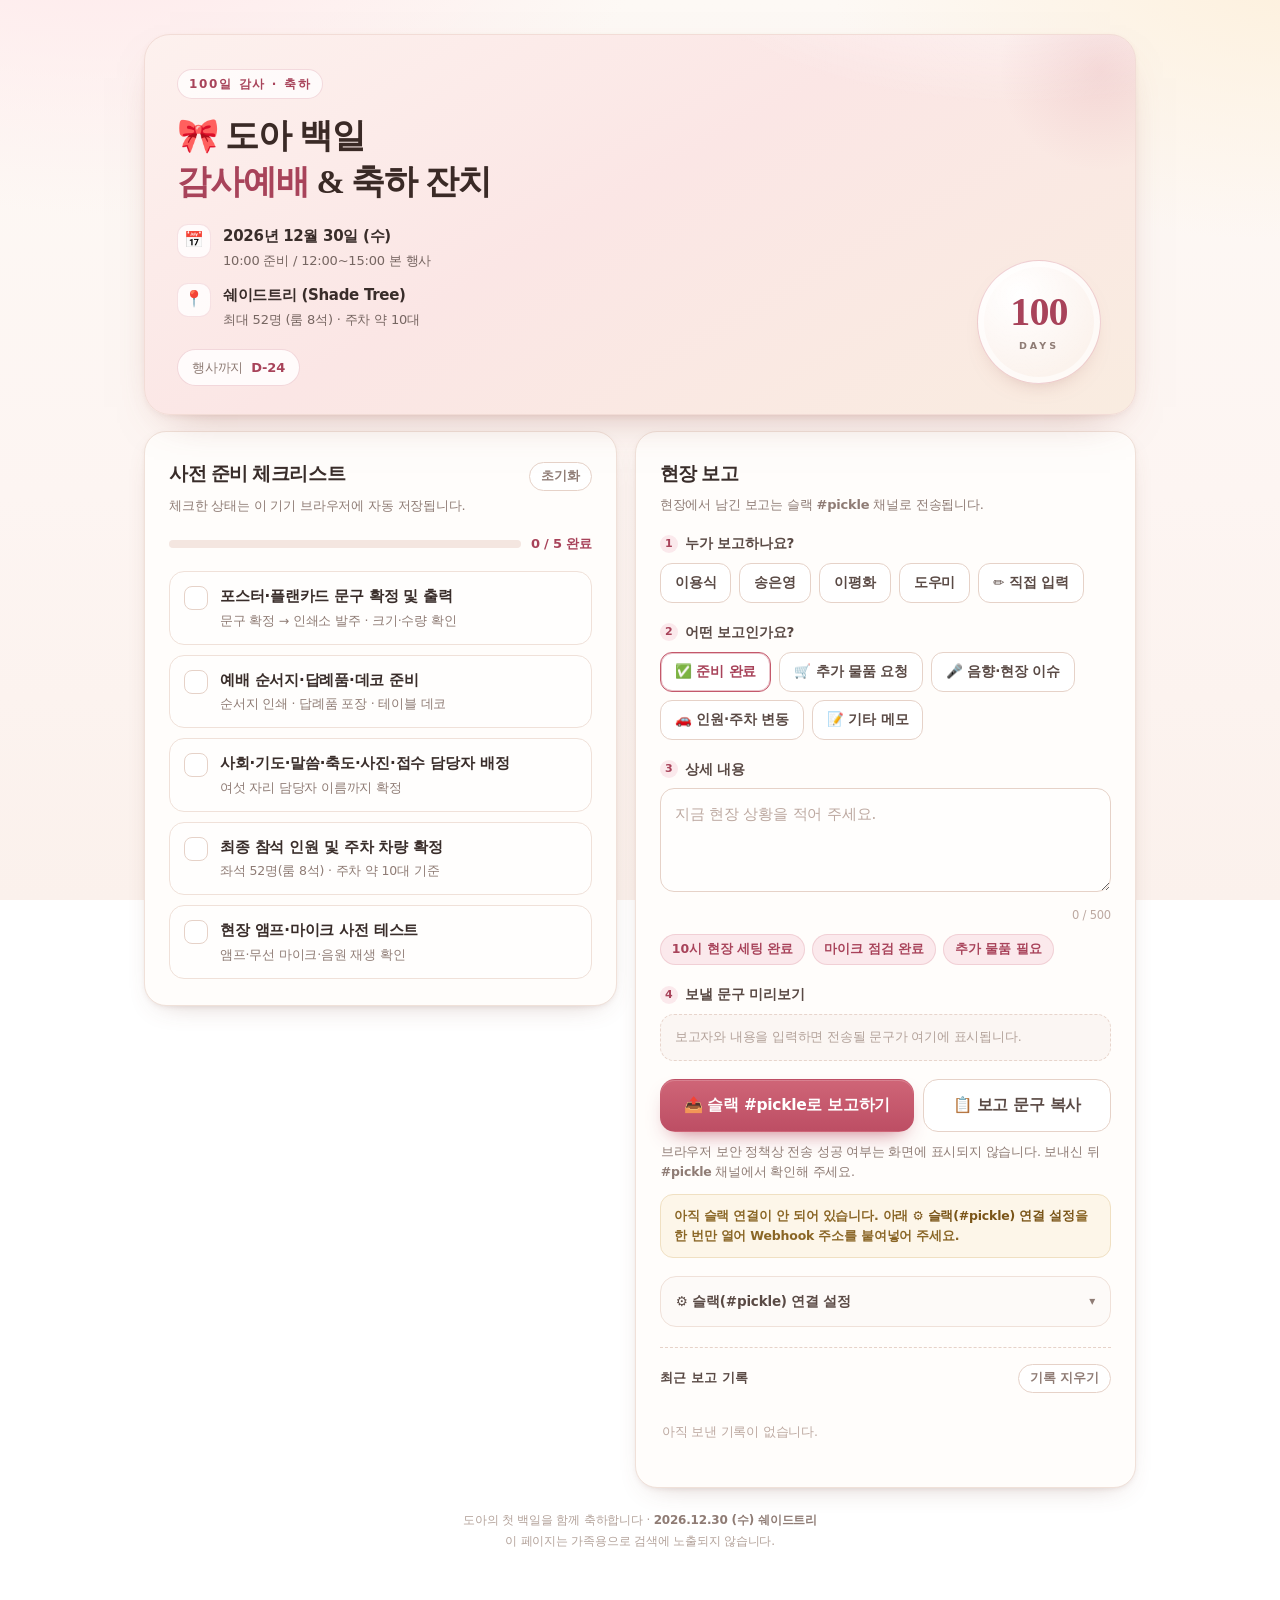
==== commit bb9f4fbc: "doa-100: 전송 타임아웃·미연결 안내·표지 인장 장식 추가" ====
--- a/doa-100/index.html
+++ b/doa-100/index.html
@@ -131,6 +131,18 @@
   }
   .dday span.dim{font-weight:500;color:var(--muted)}
 
+  /* 100일 인장 – 넓은 화면 장식 */
+  .seal{
+    position:absolute;right:34px;bottom:30px;width:124px;height:124px;border-radius:50%;
+    display:none;place-content:center;text-align:center;
+    background:radial-gradient(circle at 34% 28%, #fff 0%, rgba(255,255,255,.42) 70%);
+    border:1px solid rgba(196,88,107,.26);
+    box-shadow:inset 0 0 0 6px rgba(255,255,255,.55), 0 10px 24px -18px rgba(150,80,70,.6);
+  }
+  .seal b{display:block;font-family:var(--serif);font-size:40px;line-height:1;color:var(--rose-deep);letter-spacing:-.02em}
+  .seal small{display:block;margin-top:6px;font-size:9.5px;letter-spacing:.32em;color:var(--muted);font-weight:700}
+  @media (min-width:900px){ .seal{display:grid} }
+
   /* ── 레이아웃 ── */
   .grid{display:grid;gap:16px}
 
@@ -271,6 +283,13 @@
   .btn.sm{font-size:13.5px;padding:11px 14px;border-radius:12px}
 
   .hint{font-size:12.5px;color:var(--muted);margin:10px 1px 0;line-height:1.6;word-break:keep-all}
+  .setup-warn{
+    display:none;margin:12px 0 0;padding:11px 13px;border-radius:13px;
+    background:#fdf6e9;border:1px solid #f0e0c2;color:#8a6626;
+    font-size:12.5px;font-weight:600;line-height:1.6;word-break:keep-all;
+  }
+  .setup-warn.show{display:block}
+  .setup-warn b{color:#7a5518}
 
   /* ── 설정 패널 ── */
   details.settings{
@@ -380,6 +399,7 @@
       </div>
     </div>
     <div class="dday" id="dday"><span class="dim">행사까지</span> <b>계산 중…</b></div>
+    <div class="seal" aria-hidden="true"><b>100</b><small>DAYS</small></div>
   </header>
 
   <div class="grid">
@@ -514,6 +534,7 @@
           <button type="button" class="btn ghost" id="copyBtn">📋 보고 문구 복사</button>
         </div>
         <p class="hint" id="sendHint">브라우저 보안 정책상 전송 성공 여부는 화면에 표시되지 않습니다. 보내신 뒤 <b>#pickle</b> 채널에서 확인해 주세요.</p>
+        <div class="setup-warn" id="setupWarn">아직 슬랙 연결이 안 되어 있습니다. 아래 <b>⚙️ 슬랙(#pickle) 연결 설정</b>을 한 번만 열어 Webhook 주소를 붙여넣어 주세요.</div>
 
         <!-- 슬랙 연결 설정 -->
         <details class="settings" id="settings">
@@ -788,6 +809,8 @@
       whDot.classList.remove('on');
       whStateText.textContent = '저장된 주소가 없습니다.';
     }
+    var warn = $('setupWarn');
+    if (warn) warn.classList.toggle('show', !u);
   }
 
   whInput.value = getWebhook();
@@ -951,20 +974,36 @@
     sendBtn.disabled = true;
     sendBtn.textContent = '📤 전송 중…';
 
-    fetch(url, {
+    var ctrl = (typeof AbortController !== 'undefined') ? new AbortController() : null;
+    var timedOut = false;
+    var timer = setTimeout(function(){
+      timedOut = true;
+      if (ctrl) { try { ctrl.abort(); } catch(e){} }
+    }, 12000);
+
+    var opts = {
       method: 'POST',
       mode: 'no-cors',
       headers: { 'Content-Type': 'text/plain;charset=UTF-8' },
       body: JSON.stringify({ text: message })
-    }).then(function(){
+    };
+    if (ctrl) opts.signal = ctrl.signal;
+
+    fetch(url, opts).then(function(){
+      clearTimeout(timer);
       addHist('slack');
       toast('✅ 슬랙 #pickle로 보냈습니다. 채널에서 확인해 주세요.', 'ok');
       detail.value = '';
       count.textContent = '0';
       updatePreview();
-    }).catch(function(err){
+    }).catch(function(){
+      clearTimeout(timer);
       addHist('fail');
-      toast('전송하지 못했습니다. 네트워크와 Webhook 주소를 확인해 주세요.', 'err');
+      if (timedOut) {
+        toast('응답이 없어 전송을 중단했습니다. 그래도 #pickle에 도착했을 수 있으니 채널을 확인해 주세요.', 'err');
+      } else {
+        toast('전송하지 못했습니다. 네트워크와 Webhook 주소를 확인해 주세요.', 'err');
+      }
     }).then(function(){
       sending = false;
       sendBtn.disabled = false;
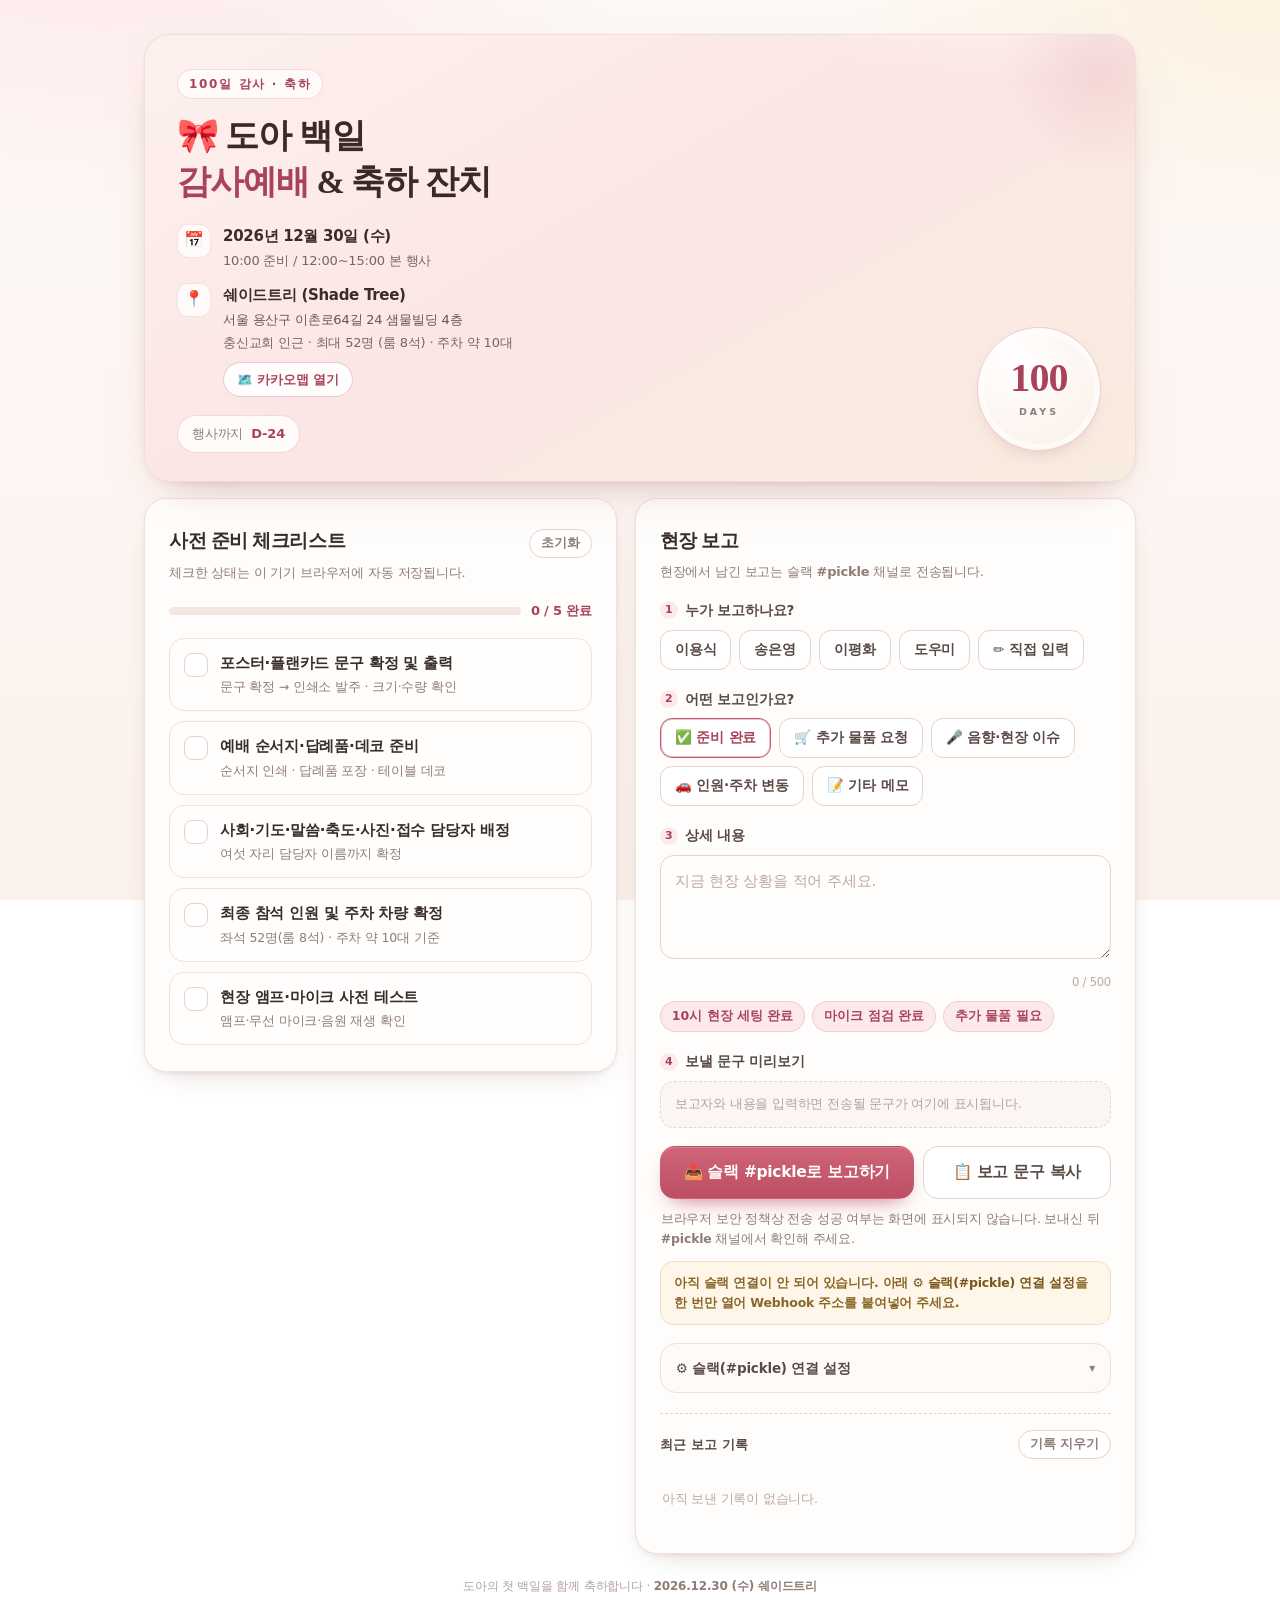
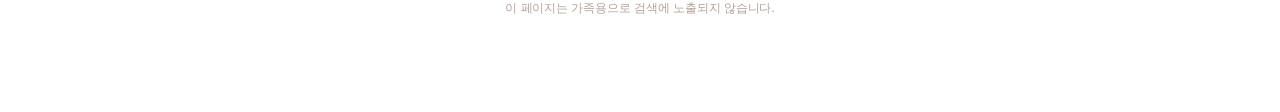
==== commit 7f3c465d: "doa-100: 행사 카드에 쉐이드트리 주소·카카오맵 링크 추가" ====
--- a/doa-100/index.html
+++ b/doa-100/index.html
@@ -122,6 +122,19 @@
   }
   .mrow b{display:block;font-size:15px;font-weight:700;letter-spacing:-.02em}
   .mrow small{display:block;font-size:13px;color:var(--ink-soft);opacity:.82;margin-top:1px}
+  .mrow small.addr{color:var(--ink-soft);opacity:.92}
+  .map-link{
+    display:inline-flex;align-items:center;gap:5px;
+    margin-top:9px;padding:6px 13px;border-radius:999px;
+    background:rgba(255,255,255,.9);
+    border:1px solid rgba(196,88,107,.3);
+    color:var(--rose-deep);font-size:12.5px;font-weight:700;
+    letter-spacing:-.01em;text-decoration:none;
+    transition:background .16s ease,border-color .16s ease,box-shadow .16s ease,transform .12s ease;
+  }
+  .map-link:hover{background:#fff;border-color:var(--rose);box-shadow:0 6px 16px -12px rgba(150,80,70,.75)}
+  .map-link:active{transform:translateY(1px)}
+  .map-link:focus-visible{outline:2px solid rgba(196,88,107,.55);outline-offset:2px}
   .dday{
     display:inline-flex;align-items:center;gap:8px;
     margin-top:18px;padding:7px 14px;border-radius:999px;
@@ -394,7 +407,9 @@
         <span class="ico" aria-hidden="true">📍</span>
         <div>
           <b>쉐이드트리 (Shade Tree)</b>
-          <small>최대 52명 (룸 8석) · 주차 약 10대</small>
+          <small class="addr">서울 용산구 이촌로64길 24 샘물빌딩 4층</small>
+          <small>충신교회 인근 · 최대 52명 (룸 8석) · 주차 약 10대</small>
+          <a class="map-link" href="https://place.map.kakao.com/12013568" target="_blank" rel="noopener noreferrer">🗺️ 카카오맵 열기</a>
         </div>
       </div>
     </div>
